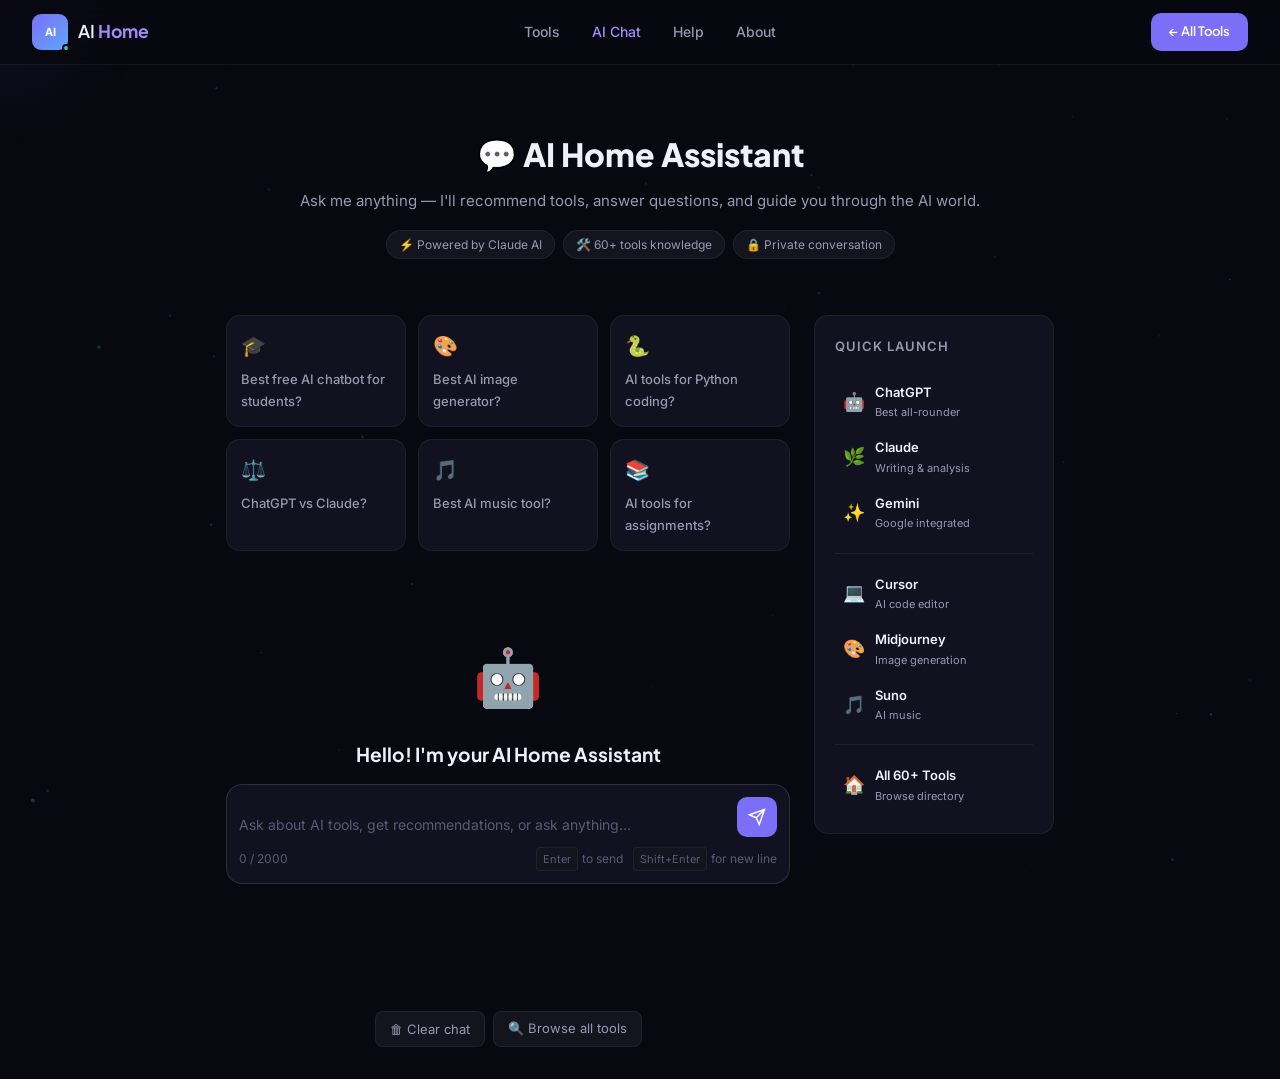
==== pages/chatbot.html @ 257d5537 "Rename chatbot.html to pages/chatbot.html" ====
<!DOCTYPE html>
<html lang="en">
<head>
<meta charset="UTF-8">
<meta name="viewport" content="width=device-width, initial-scale=1.0">
<title>AI Chat – AI Home</title>
<link rel="icon" href="data:image/svg+xml,<svg xmlns='http://www.w3.org/2000/svg' viewBox='0 0 100 100'><text y='.9em' font-size='90'>💬</text></svg>">
<link href="https://fonts.googleapis.com/css2?family=Inter:wght@400;500;600;700&family=Plus+Jakarta+Sans:wght@400;500;600;700;800&display=swap" rel="stylesheet">
<link rel="stylesheet" href="../css/style.css">
<link rel="stylesheet" href="../css/animations.css">
<style>
.chat-page {
  min-height: 100vh;
  padding-top: 64px;
  display: flex;
  flex-direction: column;
}
.chat-container {
  max-width: 860px;
  margin: 0 auto;
  padding: 2rem 1rem;
  flex: 1;
  display: flex;
  flex-direction: column;
  width: 100%;
}
.chat-header {
  text-align: center;
  margin-bottom: 2rem;
  padding: 2rem 0 1.5rem;
}
.chat-header h1 {
  font-family: var(--font-head);
  font-size: 2rem; font-weight: 800;
  color: var(--text);
  margin-bottom: 0.5rem;
}
.chat-header p { color: var(--text2); font-size: 15px; }
.chat-header .chat-badges {
  display: flex; gap: 0.5rem; justify-content: center; margin-top: 1rem; flex-wrap: wrap;
}
.chat-badge-item {
  display: inline-flex; align-items: center; gap: 5px;
  background: var(--bg3);
  border: 1px solid var(--border);
  border-radius: 999px;
  padding: 4px 12px; font-size: 12px; color: var(--text2);
}

/* SUGGESTIONS */
.suggestions-grid {
  display: grid;
  grid-template-columns: repeat(auto-fill, minmax(180px, 1fr));
  gap: 0.75rem;
  margin-bottom: 1.5rem;
}
.suggestion-card {
  background: var(--card);
  border: 1px solid var(--border);
  border-radius: var(--radius);
  padding: 14px;
  cursor: pointer;
  transition: all 0.2s;
  text-align: left;
}
.suggestion-card:hover {
  border-color: rgba(124,111,247,0.4);
  background: var(--card-hover);
  transform: translateY(-2px);
}
.suggestion-card .s-icon { font-size: 20px; margin-bottom: 6px; }
.suggestion-card .s-text { font-size: 13px; color: var(--text2); font-weight: 500; }

/* MESSAGES */
.messages-area {
  flex: 1;
  overflow-y: auto;
  padding: 0.5rem 0;
  display: flex;
  flex-direction: column;
  gap: 1.25rem;
  min-height: 300px;
  max-height: 55vh;
  scrollbar-width: thin;
  scrollbar-color: var(--border2) transparent;
}
.messages-area::-webkit-scrollbar { width: 4px; }
.messages-area::-webkit-scrollbar-track { background: transparent; }
.messages-area::-webkit-scrollbar-thumb { background: var(--border2); border-radius: 4px; }

/* EMPTY STATE */
.empty-state {
  text-align: center;
  padding: 3rem 1rem;
  color: var(--text2);
}
.empty-state .empty-icon { font-size: 3.5rem; margin-bottom: 1rem; display: block; }
.empty-state h3 { font-family: var(--font-head); font-size: 1.2rem; color: var(--text); margin-bottom: 0.5rem; }

/* MESSAGES */
.msg-wrap { display: flex; flex-direction: column; }
.msg-wrap.user { align-items: flex-end; }
.msg-wrap.assistant { align-items: flex-start; }

.msg-row {
  display: flex; align-items: flex-end; gap: 10px;
  max-width: 80%;
}
.msg-wrap.user .msg-row { flex-direction: row-reverse; }

.msg-avatar {
  width: 32px; height: 32px;
  border-radius: 50%;
  display: flex; align-items: center; justify-content: center;
  font-size: 16px; flex-shrink: 0;
}
.msg-avatar.ai-avatar {
  background: linear-gradient(135deg, var(--accent), #60a5fa);
}
.msg-avatar.user-avatar {
  background: var(--bg3); border: 1px solid var(--border2);
}

.msg-bubble {
  border-radius: 18px;
  padding: 12px 16px;
  font-size: 14px;
  line-height: 1.6;
  max-width: 100%;
}
.msg-wrap.user .msg-bubble {
  background: var(--accent);
  color: #fff;
  border-bottom-right-radius: 4px;
}
.msg-wrap.assistant .msg-bubble {
  background: var(--card);
  border: 1px solid var(--border);
  color: var(--text);
  border-bottom-left-radius: 4px;
}
.msg-bubble code {
  background: rgba(0,0,0,0.3);
  padding: 1px 5px;
  border-radius: 4px;
  font-size: 13px;
  font-family: 'Courier New', monospace;
}
.msg-bubble pre {
  background: rgba(0,0,0,0.4);
  border: 1px solid var(--border);
  border-radius: 8px;
  padding: 12px;
  margin-top: 8px;
  overflow-x: auto;
  font-size: 12px;
}
.msg-time { font-size: 11px; color: var(--text3); margin-top: 4px; padding: 0 4px; }

/* THINKING */
.thinking-bubble {
  background: var(--card);
  border: 1px solid var(--border);
  border-radius: 18px;
  border-bottom-left-radius: 4px;
  padding: 14px 18px;
  display: flex; align-items: center; gap: 4px;
}

/* INPUT AREA */
.input-area {
  margin-top: 1.25rem;
  background: var(--card);
  border: 1px solid var(--border2);
  border-radius: 16px;
  padding: 12px;
  display: flex; flex-direction: column; gap: 10px;
  transition: border-color 0.2s;
  position: sticky; bottom: 1rem;
}
.input-area:focus-within { border-color: var(--accent); }

.input-row {
  display: flex; align-items: flex-end; gap: 10px;
}
.chat-textarea {
  flex: 1;
  background: transparent;
  border: none; outline: none;
  color: var(--text);
  font-family: var(--font-body);
  font-size: 14px;
  resize: none;
  max-height: 120px;
  min-height: 24px;
  line-height: 1.5;
  padding: 2px 0;
}
.chat-textarea::placeholder { color: var(--text3); }

.send-btn {
  width: 40px; height: 40px;
  background: var(--accent);
  border: none; border-radius: 10px;
  color: #fff; cursor: pointer;
  display: flex; align-items: center; justify-content: center;
  flex-shrink: 0;
  transition: all 0.2s;
}
.send-btn:hover { background: var(--accent2); transform: scale(1.05); }
.send-btn:disabled { background: var(--bg3); color: var(--text3); cursor: not-allowed; transform: none; }
.send-btn svg { width: 18px; height: 18px; }

.input-footer {
  display: flex; align-items: center; justify-content: space-between;
  font-size: 12px; color: var(--text3);
}
.input-footer .char-count { }
.input-footer .hint { display: flex; align-items: center; gap: 4px; }
.key-hint {
  background: var(--bg3); border: 1px solid var(--border);
  padding: 2px 6px; border-radius: 4px; font-size: 11px;
}

/* TOOL SUGGESTIONS IN CHAT */
.tool-suggestion {
  background: var(--bg3);
  border: 1px solid var(--border);
  border-radius: 8px;
  padding: 10px 14px;
  margin-top: 8px;
  font-size: 13px;
}
.tool-suggestion a {
  color: var(--accent2); font-weight: 500;
}

/* CLEAR BTN */
.chat-actions {
  display: flex; gap: 0.5rem; justify-content: center; margin-top: 1rem;
}
.chat-action-btn {
  background: var(--bg3); border: 1px solid var(--border);
  color: var(--text2); padding: 6px 14px;
  border-radius: 8px; cursor: pointer; font-size: 13px;
  font-family: var(--font-body); transition: all 0.2s;
}
.chat-action-btn:hover { color: var(--text); border-color: var(--border2); }

/* TOOL SHORTCUTS SIDEBAR */
.chat-layout {
  display: grid;
  grid-template-columns: 1fr 240px;
  gap: 1.5rem;
  align-items: start;
}
.chat-main { display: flex; flex-direction: column; }
.tools-sidebar {
  background: var(--card);
  border: 1px solid var(--border);
  border-radius: var(--radius);
  padding: 1.25rem;
  position: sticky; top: 80px;
}
.tools-sidebar h3 {
  font-size: 13px; font-weight: 600; color: var(--text2);
  text-transform: uppercase; letter-spacing: 0.08em;
  margin-bottom: 1rem;
}
.sidebar-tool {
  display: flex; align-items: center; gap: 10px;
  padding: 8px;
  border-radius: 8px;
  cursor: pointer;
  transition: background 0.2s;
  text-decoration: none;
  color: var(--text);
}
.sidebar-tool:hover { background: var(--bg3); }
.sidebar-tool .st-icon { font-size: 18px; }
.sidebar-tool .st-info h4 { font-size: 13px; font-weight: 600; }
.sidebar-tool .st-info p { font-size: 11px; color: var(--text2); }
.sidebar-divider { height: 1px; background: var(--border); margin: 0.75rem 0; }

@media (max-width: 768px) {
  .chat-layout { grid-template-columns: 1fr; }
  .tools-sidebar { display: none; }
  .suggestions-grid { grid-template-columns: 1fr 1fr; }
}
</style>
</head>
<body>

<canvas id="particleCanvas"></canvas>
<div class="cursor-glow" id="cursorGlow"></div>

<nav id="navbar">
  <div class="nav-inner">
    <a href="../index.html" class="nav-logo">
      <div class="logo-icon"><span class="logo-ai">AI</span><span class="logo-dot"></span></div>
      <span class="logo-text">AI <strong>Home</strong></span>
    </a>
    <div class="nav-center">
      <a href="../index.html#tools" class="nav-link">Tools</a>
      <a href="chatbot.html" class="nav-link" style="color:var(--accent2)">AI Chat</a>
      <a href="help.html" class="nav-link">Help</a>
      <a href="about.html" class="nav-link">About</a>
    </div>
    <div class="nav-right">
      <a href="../index.html" class="btn-nav">← All Tools</a>
    </div>
  </div>
</nav>

<div class="chat-page">
  <div class="chat-container">
    <div class="chat-header animate-fade-up delay-1">
      <h1>💬 AI Home Assistant</h1>
      <p>Ask me anything — I'll recommend tools, answer questions, and guide you through the AI world.</p>
      <div class="chat-badges">
        <span class="chat-badge-item">⚡ Powered by Claude AI</span>
        <span class="chat-badge-item">🛠️ 60+ tools knowledge</span>
        <span class="chat-badge-item">🔒 Private conversation</span>
      </div>
    </div>

    <div class="chat-layout animate-fade-up delay-2">
      <div class="chat-main">

        <!-- SUGGESTIONS -->
        <div class="suggestions-grid" id="suggestionsGrid">
          <div class="suggestion-card" data-q="What's the best free AI chatbot for students?">
            <div class="s-icon">🎓</div>
            <div class="s-text">Best free AI chatbot for students?</div>
          </div>
          <div class="suggestion-card" data-q="Which AI tool is best for generating images?">
            <div class="s-icon">🎨</div>
            <div class="s-text">Best AI image generator?</div>
          </div>
          <div class="suggestion-card" data-q="What AI coding tools work with Python?">
            <div class="s-icon">🐍</div>
            <div class="s-text">AI tools for Python coding?</div>
          </div>
          <div class="suggestion-card" data-q="What are the differences between ChatGPT and Claude?">
            <div class="s-icon">⚖️</div>
            <div class="s-text">ChatGPT vs Claude?</div>
          </div>
          <div class="suggestion-card" data-q="Which AI music generator is best for beginners?">
            <div class="s-icon">🎵</div>
            <div class="s-text">Best AI music tool?</div>
          </div>
          <div class="suggestion-card" data-q="What AI tools can help me with my college assignments?">
            <div class="s-icon">📚</div>
            <div class="s-text">AI tools for assignments?</div>
          </div>
        </div>

        <!-- MESSAGES -->
        <div class="messages-area" id="messagesArea">
          <div class="empty-state" id="emptyState">
            <span class="empty-icon">🤖</span>
            <h3>Hello! I'm your AI Home Assistant</h3>
            <p>Click a suggestion above or type your question below to get started.</p>
          </div>
        </div>

        <!-- INPUT -->
        <div class="input-area">
          <div class="input-row">
            <textarea
              class="chat-textarea"
              id="chatInput"
              placeholder="Ask about AI tools, get recommendations, or ask anything…"
              rows="1"
              maxlength="2000"
            ></textarea>
            <button class="send-btn" id="sendBtn">
              <svg viewBox="0 0 24 24" fill="none" stroke="currentColor" stroke-width="2">
                <path d="M22 2L11 13M22 2l-7 20-4-9-9-4 20-7z"/>
              </svg>
            </button>
          </div>
          <div class="input-footer">
            <span class="char-count" id="charCount">0 / 2000</span>
            <span class="hint">
              <span class="key-hint">Enter</span> to send &nbsp;
              <span class="key-hint">Shift+Enter</span> for new line
            </span>
          </div>
        </div>

        <div class="chat-actions">
          <button class="chat-action-btn" id="clearBtn">🗑 Clear chat</button>
          <a href="../index.html#tools" class="chat-action-btn" style="text-decoration:none">🔍 Browse all tools</a>
        </div>
      </div>

      <!-- SIDEBAR -->
      <div class="tools-sidebar">
        <h3>Quick Launch</h3>
        <a class="sidebar-tool" href="https://chatgpt.com" target="_blank">
          <span class="st-icon">🤖</span>
          <div class="st-info"><h4>ChatGPT</h4><p>Best all-rounder</p></div>
        </a>
        <a class="sidebar-tool" href="https://claude.ai" target="_blank">
          <span class="st-icon">🌿</span>
          <div class="st-info"><h4>Claude</h4><p>Writing & analysis</p></div>
        </a>
        <a class="sidebar-tool" href="https://gemini.google.com" target="_blank">
          <span class="st-icon">✨</span>
          <div class="st-info"><h4>Gemini</h4><p>Google integrated</p></div>
        </a>
        <div class="sidebar-divider"></div>
        <a class="sidebar-tool" href="https://cursor.com" target="_blank">
          <span class="st-icon">💻</span>
          <div class="st-info"><h4>Cursor</h4><p>AI code editor</p></div>
        </a>
        <a class="sidebar-tool" href="https://www.midjourney.com" target="_blank">
          <span class="st-icon">🎨</span>
          <div class="st-info"><h4>Midjourney</h4><p>Image generation</p></div>
        </a>
        <a class="sidebar-tool" href="https://suno.com" target="_blank">
          <span class="st-icon">🎵</span>
          <div class="st-info"><h4>Suno</h4><p>AI music</p></div>
        </a>
        <div class="sidebar-divider"></div>
        <a class="sidebar-tool" href="../index.html#tools">
          <span class="st-icon">🏠</span>
          <div class="st-info"><h4>All 60+ Tools</h4><p>Browse directory</p></div>
        </a>
      </div>
    </div>
  </div>
</div>

<script src="../js/particles.js"></script>
<script>
// Cursor + Nav
const cursorGlow = document.getElementById('cursorGlow');
if (cursorGlow) document.addEventListener('mousemove', e => {
  cursorGlow.style.left = e.clientX + 'px';
  cursorGlow.style.top = e.clientY + 'px';
});
const navbar = document.getElementById('navbar');
if (navbar) window.addEventListener('scroll', () => navbar.classList.toggle('scrolled', window.scrollY > 30));

// Chat state
let messages = [];
let isThinking = false;

const messagesArea = document.getElementById('messagesArea');
const emptyState = document.getElementById('emptyState');
const chatInput = document.getElementById('chatInput');
const sendBtn = document.getElementById('sendBtn');
const charCount = document.getElementById('charCount');
const clearBtn = document.getElementById('clearBtn');
const suggestionsGrid = document.getElementById('suggestionsGrid');

// Auto-resize textarea
chatInput.addEventListener('input', () => {
  chatInput.style.height = 'auto';
  chatInput.style.height = Math.min(chatInput.scrollHeight, 120) + 'px';
  charCount.textContent = chatInput.value.length + ' / 2000';
});

// Key handler
chatInput.addEventListener('keydown', e => {
  if (e.key === 'Enter' && !e.shiftKey) {
    e.preventDefault();
    sendMessage();
  }
});

// Suggestions
document.querySelectorAll('.suggestion-card').forEach(card => {
  card.addEventListener('click', () => {
    chatInput.value = card.dataset.q;
    chatInput.dispatchEvent(new Event('input'));
    sendMessage();
  });
});

// Clear
clearBtn.addEventListener('click', () => {
  messages = [];
  messagesArea.innerHTML = '';
  emptyState && messagesArea.appendChild(emptyState);
  emptyState && (emptyState.style.display = '');
  suggestionsGrid.style.display = 'grid';
});

sendBtn.addEventListener('click', sendMessage);

function getTime() {
  return new Date().toLocaleTimeString([], { hour: '2-digit', minute: '2-digit' });
}

function appendMessage(role, content) {
  if (emptyState) emptyState.style.display = 'none';
  suggestionsGrid.style.display = 'none';

  const wrap = document.createElement('div');
  wrap.className = `msg-wrap ${role} chat-bubble-in`;

  const row = document.createElement('div');
  row.className = 'msg-row';

  const avatar = document.createElement('div');
  avatar.className = `msg-avatar ${role === 'assistant' ? 'ai-avatar' : 'user-avatar'}`;
  avatar.textContent = role === 'assistant' ? '🤖' : '👤';

  const bubble = document.createElement('div');
  bubble.className = 'msg-bubble';

  // Format content
  let formatted = content
    .replace(/```(\w+)?\n?([\s\S]*?)```/g, '<pre><code>$2</code></pre>')
    .replace(/`([^`]+)`/g, '<code>$1</code>')
    .replace(/\*\*(.*?)\*\*/g, '<strong>$1</strong>')
    .replace(/\*(.*?)\*/g, '<em>$1</em>')
    .replace(/\n/g, '<br>');
  bubble.innerHTML = formatted;

  const time = document.createElement('div');
  time.className = 'msg-time';
  time.textContent = getTime();

  row.appendChild(avatar);
  row.appendChild(bubble);
  wrap.appendChild(row);
  wrap.appendChild(time);
  messagesArea.appendChild(wrap);
  messagesArea.scrollTop = messagesArea.scrollHeight;
  return bubble;
}

function showThinking() {
  const wrap = document.createElement('div');
  wrap.className = 'msg-wrap assistant chat-bubble-in';
  wrap.id = 'thinkingWrap';
  wrap.innerHTML = `
    <div class="msg-row">
      <div class="msg-avatar ai-avatar">🤖</div>
      <div class="thinking-bubble">
        <div class="thinking-dots">
          <span></span><span></span><span></span>
        </div>
      </div>
    </div>`;
  messagesArea.appendChild(wrap);
  messagesArea.scrollTop = messagesArea.scrollHeight;
}
function removeThinking() {
  const el = document.getElementById('thinkingWrap');
  if (el) el.remove();
}

async function sendMessage() {
  const text = chatInput.value.trim();
  if (!text || isThinking) return;

  appendMessage('user', text);
  messages.push({ role: 'user', content: text });
  chatInput.value = '';
  chatInput.style.height = 'auto';
  charCount.textContent = '0 / 2000';
  isThinking = true;
  sendBtn.disabled = true;

  showThinking();

  const SYSTEM = `You are the AI Home Assistant — a friendly, knowledgeable guide for AI Home, a directory of 60+ AI tools.

You know about these categories and tools:
- Chatbots: ChatGPT, Claude, Gemini, Perplexity, Grok, DeepSeek, Meta AI, Microsoft Copilot, Poe, HuggingChat
- Coding: GitHub Copilot, Cursor, Windsurf, Codeium, Bolt.new, v0, Replit AI, Tabnine
- Image: Midjourney, DALL·E 3, Stable Diffusion, Adobe Firefly, Ideogram AI, Canva AI, Leonardo AI
- Video: Runway, Pika, Synthesia, Sora, HeyGen, InVideo, D-ID
- Audio: Suno, ElevenLabs, Udio, Descript, Mubert, Otter.ai
- Productivity: Notion AI, Grammarly, Gamma, Copy.ai, Jasper, Zapier AI
- Research: Elicit, Consensus, Khanmigo, Wolfram Alpha, Scite AI, ChatPDF
- Business: Salesforce Einstein, HubSpot AI, Drift, Surfer AI

Be helpful, concise, and enthusiastic. Recommend tools when asked. For student questions, focus on free/freemium tools. Format responses clearly with **bold** for tool names. Always be encouraging.

This site was built by Meghana Mandla — portfolio: https://meghanamandla.github.io/my-personnal-portfolio/ | LinkedIn: https://www.linkedin.com/in/meghana-mandla/ | Email: meghanamandla05@gmail.com`;

  try {
    const response = await fetch('https://api.anthropic.com/v1/messages', {
      method: 'POST',
      headers: { 'Content-Type': 'application/json' },
      body: JSON.stringify({
        model: 'claude-sonnet-4-6',
        max_tokens: 1000,
        system: SYSTEM,
        messages: messages
      })
    });
    const data = await response.json();
    removeThinking();
    const reply = data.content?.[0]?.text || 'Sorry, I had trouble responding. Please try again!';
    appendMessage('assistant', reply);
    messages.push({ role: 'assistant', content: reply });
  } catch (err) {
    removeThinking();
    appendMessage('assistant', '⚠️ Connection error. Please check your internet and try again. In the meantime, browse our [tool directory](../index.html) directly!');
  }

  isThinking = false;
  sendBtn.disabled = false;
  chatInput.focus();
}
</script>
</body>
</html>
---- css/style.css ----
/* ===== RESET & BASE ===== */
*, *::before, *::after { box-sizing: border-box; margin: 0; padding: 0; }

:root {
  --bg: #080810;
  --bg2: #0e0e1a;
  --bg3: #14141f;
  --card: #111120;
  --card-hover: #181828;
  --border: rgba(255,255,255,0.06);
  --border2: rgba(255,255,255,0.12);
  --border3: rgba(255,255,255,0.2);
  --text: #f0f0fa;
  --text2: #9898b0;
  --text3: #5a5a78;
  --accent: #7c6ff7;
  --accent2: #a78bfa;
  --accent3: #c4b5fd;
  --accent-glow: rgba(124,111,247,0.25);
  --green: #34d399;
  --amber: #fbbf24;
  --red: #f87171;
  --font-head: 'Plus Jakarta Sans', sans-serif;
  --font-body: 'Inter', sans-serif;
  --radius: 14px;
  --radius-sm: 8px;
  --radius-lg: 20px;
  --shadow: 0 4px 24px rgba(0,0,0,0.4);
}

html { scroll-behavior: smooth; }

body {
  background: var(--bg);
  color: var(--text);
  font-family: var(--font-body);
  font-size: 15px;
  line-height: 1.65;
  overflow-x: hidden;
}

a { color: inherit; text-decoration: none; }

/* PARTICLE CANVAS */
#particleCanvas {
  position: fixed;
  inset: 0;
  pointer-events: none;
  z-index: 0;
  opacity: 0.5;
}

/* CURSOR GLOW */
.cursor-glow {
  width: 300px; height: 300px;
  background: radial-gradient(circle, rgba(124,111,247,0.08) 0%, transparent 70%);
  border-radius: 50%;
  position: fixed;
  pointer-events: none;
  z-index: 1;
  transform: translate(-50%, -50%);
  transition: transform 0.05s;
}

/* ===== NAV ===== */
#navbar {
  position: fixed; top: 0; left: 0; right: 0; z-index: 100;
  background: rgba(8,8,16,0.8);
  backdrop-filter: blur(20px) saturate(1.5);
  border-bottom: 1px solid var(--border);
  transition: background 0.3s;
}
#navbar.scrolled { background: rgba(8,8,16,0.95); }

.nav-inner {
  max-width: 1280px;
  margin: 0 auto;
  padding: 0 2rem;
  height: 64px;
  display: flex;
  align-items: center;
  justify-content: space-between;
  gap: 1rem;
}

.nav-logo {
  display: flex; align-items: center; gap: 10px;
  font-family: var(--font-head);
  font-size: 1.1rem;
  color: var(--text);
  text-decoration: none;
  flex-shrink: 0;
}
.logo-icon {
  width: 36px; height: 36px;
  background: linear-gradient(135deg, var(--accent), #60a5fa);
  border-radius: 9px;
  display: flex; align-items: center; justify-content: center;
  font-size: 11px;
  font-weight: 800;
  color: #fff;
  font-family: var(--font-head);
  position: relative;
}
.logo-dot {
  position: absolute; bottom: -2px; right: -2px;
  width: 8px; height: 8px;
  background: var(--green);
  border-radius: 50%;
  border: 2px solid var(--bg);
}
.logo-ai { letter-spacing: -0.5px; }
.logo-text { font-weight: 600; }
.logo-text strong { color: var(--accent2); }

.nav-center {
  display: flex; gap: 0.25rem;
  align-items: center;
}
.nav-link {
  color: var(--text2);
  font-size: 14px;
  padding: 6px 14px;
  border-radius: 8px;
  transition: all 0.2s;
  font-weight: 500;
}
.nav-link:hover { color: var(--text); background: var(--bg3); }

.nav-right { display: flex; align-items: center; gap: 0.75rem; }

.search-toggle {
  background: none; border: none; cursor: pointer;
  color: var(--text2); padding: 8px; border-radius: 8px;
  transition: all 0.2s;
}
.search-toggle:hover { color: var(--text); background: var(--bg3); }

.btn-nav {
  background: var(--accent);
  color: #fff;
  padding: 8px 18px;
  border-radius: 10px;
  font-size: 13px;
  font-weight: 600;
  transition: all 0.2s;
  font-family: var(--font-head);
  white-space: nowrap;
}
.btn-nav:hover { background: var(--accent2); transform: translateY(-1px); }

.hamburger {
  display: none;
  background: none; border: none; cursor: pointer;
  flex-direction: column; gap: 4px; padding: 8px;
}
.hamburger span {
  display: block; width: 20px; height: 2px;
  background: var(--text); border-radius: 2px;
  transition: all 0.3s;
}

.mobile-menu {
  display: none;
  flex-direction: column;
  padding: 1rem 2rem;
  border-top: 1px solid var(--border);
  gap: 0.5rem;
}
.mobile-menu a {
  color: var(--text2); padding: 10px 0; font-size: 15px;
  border-bottom: 1px solid var(--border);
  transition: color 0.2s;
}
.mobile-menu a:hover { color: var(--text); }
.mobile-menu.open { display: flex; }

/* SEARCH OVERLAY */
.search-overlay {
  position: fixed; inset: 0; z-index: 200;
  background: rgba(8,8,16,0.95);
  backdrop-filter: blur(20px);
  display: none;
  flex-direction: column;
  align-items: center;
  padding-top: 15vh;
  gap: 1.5rem;
}
.search-overlay.open { display: flex; }

.search-box {
  display: flex; align-items: center; gap: 1rem;
  width: 100%; max-width: 600px;
  padding: 0 2rem;
}
.search-box input {
  flex: 1;
  background: var(--bg3);
  border: 1px solid var(--border2);
  border-radius: var(--radius);
  padding: 16px 20px;
  color: var(--text);
  font-size: 18px;
  font-family: var(--font-body);
  outline: none;
  transition: border-color 0.2s;
}
.search-box input:focus { border-color: var(--accent); }
.search-box input::placeholder { color: var(--text3); }
.search-close {
  background: var(--bg3); border: 1px solid var(--border2);
  color: var(--text2); width: 44px; height: 44px;
  border-radius: 10px; cursor: pointer; font-size: 16px;
  transition: all 0.2s;
}
.search-close:hover { color: var(--text); background: var(--bg2); }

.search-results {
  width: 100%; max-width: 600px; padding: 0 2rem;
  max-height: 50vh; overflow-y: auto;
  display: flex; flex-direction: column; gap: 8px;
}
.search-result-item {
  background: var(--card);
  border: 1px solid var(--border);
  border-radius: var(--radius-sm);
  padding: 12px 16px;
  display: flex; align-items: center; gap: 12px;
  cursor: pointer; transition: all 0.2s;
  color: var(--text);
  text-decoration: none;
}
.search-result-item:hover { border-color: var(--accent); background: var(--card-hover); }
.search-result-item .result-icon { font-size: 22px; }
.search-result-item .result-info h4 { font-size: 14px; font-weight: 600; }
.search-result-item .result-info p { font-size: 12px; color: var(--text2); }

/* ===== HERO ===== */
.hero {
  min-height: 100vh;
  display: flex; flex-direction: column;
  align-items: center; justify-content: center;
  text-align: center;
  padding: 8rem 2rem 4rem;
  position: relative;
  overflow: hidden;
}
.hero-bg-grid {
  position: absolute; inset: 0;
  background-image:
    linear-gradient(rgba(124,111,247,0.04) 1px, transparent 1px),
    linear-gradient(90deg, rgba(124,111,247,0.04) 1px, transparent 1px);
  background-size: 60px 60px;
  pointer-events: none;
}
.hero-orb {
  position: absolute; border-radius: 50%;
  filter: blur(80px); pointer-events: none;
}
.hero-orb-1 { width: 500px; height: 500px; background: rgba(124,111,247,0.12); top: -100px; left: -100px; }
.hero-orb-2 { width: 400px; height: 400px; background: rgba(96,165,250,0.08); bottom: -50px; right: -50px; }
.hero-orb-3 { width: 300px; height: 300px; background: rgba(167,139,250,0.08); top: 40%; left: 60%; }

.hero-content { position: relative; z-index: 2; max-width: 800px; }

.hero-badge {
  display: inline-flex; align-items: center; gap: 8px;
  background: rgba(124,111,247,0.1);
  border: 1px solid rgba(124,111,247,0.25);
  border-radius: 999px;
  padding: 6px 18px;
  font-size: 13px;
  color: var(--accent3);
  margin-bottom: 2rem;
  font-weight: 500;
}
.badge-dot {
  width: 6px; height: 6px; border-radius: 50%;
  background: var(--green);
  box-shadow: 0 0 6px var(--green);
  animation: pulse-dot 2s infinite;
}
@keyframes pulse-dot {
  0%, 100% { opacity: 1; transform: scale(1); }
  50% { opacity: 0.5; transform: scale(0.8); }
}

.hero-title {
  font-family: var(--font-head);
  font-size: clamp(2.5rem, 6vw, 4.5rem);
  font-weight: 800;
  line-height: 1.1;
  margin-bottom: 1.5rem;
  color: var(--text);
  letter-spacing: -0.02em;
}
.gradient-text {
  background: linear-gradient(135deg, var(--accent2), #60a5fa, var(--accent3));
  -webkit-background-clip: text;
  -webkit-text-fill-color: transparent;
  background-clip: text;
}

.hero-sub {
  font-size: 1.15rem;
  color: var(--text2);
  max-width: 560px;
  margin: 0 auto 2.5rem;
  line-height: 1.7;
}

.hero-actions {
  display: flex; gap: 1rem; justify-content: center;
  flex-wrap: wrap;
  margin-bottom: 3rem;
}

.btn-primary {
  display: inline-flex; align-items: center; gap: 8px;
  background: var(--accent);
  color: #fff;
  padding: 14px 28px;
  border-radius: var(--radius);
  font-size: 15px;
  font-weight: 600;
  font-family: var(--font-head);
  transition: all 0.3s;
  border: none; cursor: pointer;
  box-shadow: 0 0 30px rgba(124,111,247,0.3);
}
.btn-primary:hover {
  background: var(--accent2);
  transform: translateY(-2px);
  box-shadow: 0 0 40px rgba(167,139,250,0.4);
}
.btn-primary.btn-large { padding: 16px 36px; font-size: 16px; }

.btn-ghost {
  display: inline-flex; align-items: center; gap: 8px;
  background: transparent;
  color: var(--text);
  padding: 14px 28px;
  border-radius: var(--radius);
  font-size: 15px;
  font-weight: 600;
  font-family: var(--font-head);
  border: 1px solid var(--border2);
  transition: all 0.3s;
}
.btn-ghost:hover { border-color: var(--accent); color: var(--accent2); background: rgba(124,111,247,0.05); transform: translateY(-2px); }

.hero-stats {
  display: flex; align-items: center; gap: 0; justify-content: center;
  background: var(--bg3);
  border: 1px solid var(--border);
  border-radius: var(--radius);
  padding: 0;
  overflow: hidden;
  display: inline-flex;
}
.stat-pill {
  display: flex; align-items: center; gap: 6px;
  padding: 14px 24px;
  font-size: 14px; color: var(--text2);
}
.stat-pill .stat-num {
  font-family: var(--font-head);
  font-size: 1.3rem;
  font-weight: 700;
  color: var(--text);
}
.stat-divider { width: 1px; height: 40px; background: var(--border); }

.hero-scroll-hint {
  position: absolute; bottom: 2.5rem; left: 50%;
  transform: translateX(-50%);
  display: flex; flex-direction: column; align-items: center; gap: 8px;
  color: var(--text3); font-size: 12px;
  animation: float-scroll 3s ease-in-out infinite;
  z-index: 2;
}
.scroll-mouse {
  width: 22px; height: 34px;
  border: 2px solid var(--border3);
  border-radius: 12px;
  display: flex; justify-content: center; padding-top: 6px;
}
.scroll-wheel {
  width: 3px; height: 6px;
  background: var(--text3);
  border-radius: 2px;
  animation: scroll-wheel 2s ease-in-out infinite;
}
@keyframes scroll-wheel {
  0%, 100% { transform: translateY(0); opacity: 1; }
  50% { transform: translateY(6px); opacity: 0.3; }
}
@keyframes float-scroll {
  0%, 100% { transform: translateX(-50%) translateY(0); }
  50% { transform: translateX(-50%) translateY(-6px); }
}

/* ===== TOOLS SECTION ===== */
.tools-section {
  position: relative; z-index: 2;
  padding: 5rem 0 3rem;
}

.container {
  max-width: 1280px;
  margin: 0 auto;
  padding: 0 2rem;
}

.section-label {
  font-size: 12px;
  font-weight: 600;
  letter-spacing: 0.1em;
  text-transform: uppercase;
  color: var(--accent2);
  margin-bottom: 0.5rem;
}

.section-heading {
  font-family: var(--font-head);
  font-size: clamp(1.8rem, 4vw, 2.8rem);
  font-weight: 700;
  color: var(--text);
  margin-bottom: 2.5rem;
  letter-spacing: -0.02em;
}

/* FILTER BAR */
.filter-bar {
  display: flex; gap: 0.5rem; flex-wrap: wrap;
  margin-bottom: 3rem;
  padding-bottom: 1.5rem;
  border-bottom: 1px solid var(--border);
}
.filter-btn {
  background: transparent;
  border: 1px solid var(--border);
  color: var(--text2);
  padding: 8px 16px;
  border-radius: 999px;
  font-size: 13px;
  font-weight: 500;
  font-family: var(--font-body);
  cursor: pointer;
  transition: all 0.2s;
}
.filter-btn:hover { border-color: var(--border2); color: var(--text); }
.filter-btn.active {
  background: var(--accent);
  border-color: var(--accent);
  color: #fff;
  box-shadow: 0 0 20px rgba(124,111,247,0.3);
}

/* TOOL SECTION */
.tool-section { margin-bottom: 4rem; }
.tool-section.hidden { display: none; }

.tool-section-header {
  display: flex; align-items: center; gap: 16px;
  margin-bottom: 1.5rem;
}
.section-icon-wrap {
  width: 48px; height: 48px;
  border-radius: 12px;
  background: color-mix(in srgb, var(--c) 15%, transparent);
  border: 1px solid color-mix(in srgb, var(--c) 30%, transparent);
  display: flex; align-items: center; justify-content: center;
  font-size: 22px;
  flex-shrink: 0;
}
.tool-section-header h3 {
  font-family: var(--font-head);
  font-size: 1.2rem;
  font-weight: 700;
  color: var(--text);
}
.tool-section-header p { font-size: 13px; color: var(--text2); margin-top: 2px; }
.count-badge {
  margin-left: auto;
  background: var(--bg3);
  border: 1px solid var(--border);
  border-radius: 999px;
  padding: 4px 12px;
  font-size: 12px;
  color: var(--text2);
  white-space: nowrap;
}

/* TOOLS GRID */
.tools-grid {
  display: grid;
  grid-template-columns: repeat(auto-fill, minmax(230px, 1fr));
  gap: 1rem;
}

/* TOOL CARD */
.tool-card {
  background: var(--card);
  border: 1px solid var(--border);
  border-radius: var(--radius);
  padding: 1.25rem;
  display: flex; flex-direction: column; gap: 10px;
  text-decoration: none;
  position: relative; overflow: hidden;
  transition: border-color 0.25s, transform 0.25s, background 0.25s, box-shadow 0.25s;
  cursor: pointer;
}
.tool-card:hover {
  border-color: rgba(124,111,247,0.4);
  background: var(--card-hover);
  transform: translateY(-4px);
  box-shadow: 0 12px 40px rgba(0,0,0,0.4), 0 0 0 1px rgba(124,111,247,0.1);
}
.card-shine {
  position: absolute; inset: 0;
  background: linear-gradient(135deg, rgba(255,255,255,0.03) 0%, transparent 60%);
  pointer-events: none;
  border-radius: inherit;
}
.tool-card:hover .card-shine {
  background: linear-gradient(135deg, rgba(124,111,247,0.06) 0%, transparent 60%);
}

.card-top {
  display: flex; align-items: flex-start; justify-content: space-between;
}
.tool-icon {
  width: 44px; height: 44px;
  background: var(--bg3);
  border: 1px solid var(--border);
  border-radius: 10px;
  display: flex; align-items: center; justify-content: center;
  font-size: 22px;
  flex-shrink: 0;
  transition: border-color 0.2s;
}
.tool-card:hover .tool-icon { border-color: var(--border2); }

.badge {
  font-size: 10px; font-weight: 600;
  padding: 3px 9px;
  border-radius: 999px;
  letter-spacing: 0.04em;
  white-space: nowrap;
}
.badge.free { background: rgba(52,211,153,0.1); color: #6ee7b7; border: 1px solid rgba(52,211,153,0.2); }
.badge.freemium { background: rgba(251,191,36,0.1); color: #fcd34d; border: 1px solid rgba(251,191,36,0.2); }
.badge.paid { background: rgba(248,113,113,0.1); color: #fca5a5; border: 1px solid rgba(248,113,113,0.2); }
.badge.popular { background: rgba(124,111,247,0.15); color: var(--accent3); border: 1px solid rgba(124,111,247,0.3); }

.tool-name {
  font-family: var(--font-head);
  font-size: 15px; font-weight: 700;
  color: var(--text);
}
.tool-desc {
  font-size: 13px; color: var(--text2);
  line-height: 1.55; flex: 1;
}

.card-footer {
  display: flex; align-items: center; justify-content: space-between;
  margin-top: auto;
}
.visit-link {
  font-size: 12px; color: var(--accent2);
  font-weight: 500;
  transition: color 0.2s;
}
.tool-card:hover .visit-link { color: var(--accent3); }
.hot-tag {
  font-size: 10px;
  background: rgba(124,111,247,0.1);
  color: var(--accent2);
  padding: 2px 8px;
  border-radius: 999px;
  border: 1px solid rgba(124,111,247,0.2);
  font-weight: 600;
}

/* HIDDEN */
.hidden { display: none !important; }

/* NO RESULTS */
.no-results {
  text-align: center; padding: 5rem 2rem;
  color: var(--text2);
}
.no-results-icon { font-size: 4rem; margin-bottom: 1rem; }
.no-results h3 { font-family: var(--font-head); font-size: 1.3rem; color: var(--text); margin-bottom: 0.5rem; }
.no-results p { font-size: 14px; }

/* CTA SECTION */
.cta-section {
  padding: 5rem 2rem;
  position: relative; z-index: 2;
}
.cta-inner {
  max-width: 700px;
  margin: 0 auto;
  text-align: center;
  background: linear-gradient(135deg, rgba(124,111,247,0.08) 0%, rgba(96,165,250,0.05) 100%);
  border: 1px solid rgba(124,111,247,0.2);
  border-radius: 24px;
  padding: 4rem 3rem;
  position: relative;
  overflow: hidden;
}
.cta-orb {
  position: absolute; top: -80px; right: -80px;
  width: 250px; height: 250px;
  background: rgba(124,111,247,0.1);
  border-radius: 50%; filter: blur(60px);
  pointer-events: none;
}
.cta-inner h2 {
  font-family: var(--font-head);
  font-size: 2rem; font-weight: 700;
  color: var(--text); margin-bottom: 1rem;
}
.cta-inner p { color: var(--text2); font-size: 1rem; margin-bottom: 2rem; }

/* FLOAT CHAT BTN */
.float-chat-btn {
  position: fixed; bottom: 2rem; right: 2rem;
  width: 58px; height: 58px;
  background: var(--accent);
  border-radius: 50%;
  display: flex; align-items: center; justify-content: center;
  z-index: 90;
  box-shadow: 0 4px 20px rgba(124,111,247,0.4);
  transition: all 0.3s;
  text-decoration: none;
}
.float-chat-btn:hover { transform: scale(1.1); box-shadow: 0 8px 30px rgba(124,111,247,0.5); }
.float-chat-icon { font-size: 24px; }
.float-chat-pulse {
  position: absolute; top: -4px; right: -4px;
  width: 14px; height: 14px;
  background: var(--green);
  border-radius: 50%;
  border: 2px solid var(--bg);
  animation: pulse-dot 2s infinite;
}

/* FOOTER */
footer {
  position: relative; z-index: 2;
  border-top: 1px solid var(--border);
  margin-top: 2rem;
}
.footer-inner {
  max-width: 1280px; margin: 0 auto;
  padding: 4rem 2rem 2rem;
  display: grid;
  grid-template-columns: 1fr 2fr;
  gap: 4rem;
}
.footer-brand p { font-size: 14px; color: var(--text2); line-height: 1.65; max-width: 280px; margin-top: 0.75rem; }
.footer-social {
  display: flex; gap: 0.75rem; margin-top: 1.25rem;
}
.footer-social a {
  width: 36px; height: 36px;
  background: var(--bg3);
  border: 1px solid var(--border);
  border-radius: 8px;
  display: flex; align-items: center; justify-content: center;
  font-size: 16px;
  transition: all 0.2s;
}
.footer-social a:hover { border-color: var(--accent); background: rgba(124,111,247,0.1); }

.footer-links { display: grid; grid-template-columns: repeat(3, 1fr); gap: 2rem; }
.footer-col h4 {
  font-family: var(--font-head);
  font-size: 13px; font-weight: 600; color: var(--text);
  text-transform: uppercase; letter-spacing: 0.08em;
  margin-bottom: 1rem;
}
.footer-col a {
  display: block;
  color: var(--text2);
  font-size: 14px; padding: 3px 0;
  transition: color 0.2s;
}
.footer-col a:hover { color: var(--accent2); }

.footer-bottom {
  max-width: 1280px; margin: 0 auto;
  padding: 1.5rem 2rem;
  border-top: 1px solid var(--border);
  display: flex; justify-content: space-between; align-items: center;
  flex-wrap: wrap; gap: 0.5rem;
  font-size: 13px; color: var(--text3);
}
.footer-bottom a { color: var(--accent2); }
.footer-bottom a:hover { color: var(--accent3); }

/* ===== RESPONSIVE ===== */
@media (max-width: 900px) {
  .nav-center { display: none; }
  .hamburger { display: flex; }
  .btn-nav { display: none; }
  .footer-inner { grid-template-columns: 1fr; gap: 2rem; }
  .footer-links { grid-template-columns: repeat(2, 1fr); }
}
@media (max-width: 600px) {
  .nav-inner { padding: 0 1rem; }
  .hero { padding: 7rem 1rem 3rem; }
  .hero-title { font-size: 2.2rem; }
  .hero-stats { flex-direction: column; gap: 0; }
  .stat-divider { display: none; }
  .container { padding: 0 1rem; }
  .tools-grid { grid-template-columns: 1fr 1fr; }
  .cta-inner { padding: 2.5rem 1.5rem; }
  .footer-links { grid-template-columns: 1fr; }
  .footer-bottom { flex-direction: column; text-align: center; }
  .search-toggle { display: none; }
}
@media (max-width: 400px) {
  .tools-grid { grid-template-columns: 1fr; }
}
---- css/animations.css ----
/* ===== ANIMATIONS ===== */

/* Fade up on load */
.animate-fade-up {
  opacity: 0;
  transform: translateY(24px);
  animation: fadeUp 0.7s ease forwards;
}
.delay-1 { animation-delay: 0.1s; }
.delay-2 { animation-delay: 0.2s; }
.delay-3 { animation-delay: 0.35s; }
.delay-4 { animation-delay: 0.5s; }
.delay-5 { animation-delay: 0.65s; }

@keyframes fadeUp {
  to { opacity: 1; transform: translateY(0); }
}

/* Scroll-triggered animations */
.animate-on-scroll {
  opacity: 0;
  transform: translateY(30px);
  transition: opacity 0.6s ease, transform 0.6s ease;
}
.animate-on-scroll.visible {
  opacity: 1;
  transform: translateY(0);
}

/* Card stagger */
.tool-card {
  opacity: 0;
  transform: translateY(20px);
  transition: opacity 0.4s ease, transform 0.4s ease, border-color 0.25s, box-shadow 0.25s, background 0.25s;
}
.tool-card.visible {
  opacity: 1;
  transform: translateY(0);
}

/* Typed text cursor */
#typedText::after {
  content: '|';
  animation: blink-cursor 0.8s step-end infinite;
  color: var(--accent2);
}
@keyframes blink-cursor {
  0%, 100% { opacity: 1; }
  50% { opacity: 0; }
}

/* Glow pulse on accent elements */
@keyframes glow-pulse {
  0%, 100% { box-shadow: 0 0 20px rgba(124,111,247,0.3); }
  50% { box-shadow: 0 0 40px rgba(124,111,247,0.6), 0 0 60px rgba(124,111,247,0.2); }
}
.btn-primary { animation: glow-pulse 3s ease-in-out infinite; }
.btn-primary:hover { animation: none; }

/* Filter active state transition */
.filter-btn {
  position: relative;
  overflow: hidden;
}
.filter-btn::after {
  content: '';
  position: absolute; inset: 0;
  background: rgba(255,255,255,0.08);
  transform: scaleX(0);
  transform-origin: left;
  transition: transform 0.3s ease;
  border-radius: inherit;
}
.filter-btn:hover::after { transform: scaleX(1); }

/* Section header slide-in */
.tool-section-header {
  animation: none;
}

/* Shimmer effect on cards */
@keyframes shimmer {
  0% { transform: translateX(-100%) skewX(-15deg); }
  100% { transform: translateX(200%) skewX(-15deg); }
}
.tool-card::before {
  content: '';
  position: absolute;
  top: 0; left: 0;
  width: 50%; height: 100%;
  background: linear-gradient(90deg, transparent, rgba(255,255,255,0.03), transparent);
  transform: translateX(-100%) skewX(-15deg);
  pointer-events: none;
}
.tool-card:hover::before {
  animation: shimmer 0.6s ease;
}

/* Floating animation for orbs */
@keyframes float-orb {
  0%, 100% { transform: translate(0, 0) scale(1); }
  33% { transform: translate(20px, -20px) scale(1.05); }
  66% { transform: translate(-10px, 10px) scale(0.97); }
}
.hero-orb-1 { animation: float-orb 12s ease-in-out infinite; }
.hero-orb-2 { animation: float-orb 15s ease-in-out infinite reverse; }
.hero-orb-3 { animation: float-orb 10s ease-in-out infinite; }

/* Number count up */
.stat-num { display: inline; }

/* Chat page specific */
.chat-bubble-in {
  animation: bubbleIn 0.3s ease;
}
@keyframes bubbleIn {
  from { opacity: 0; transform: translateY(10px) scale(0.97); }
  to { opacity: 1; transform: translateY(0) scale(1); }
}

/* Thinking dots */
.thinking-dots span {
  display: inline-block;
  width: 6px; height: 6px;
  background: var(--accent2);
  border-radius: 50%;
  margin: 0 2px;
  animation: dot-bounce 1.2s ease-in-out infinite;
}
.thinking-dots span:nth-child(2) { animation-delay: 0.2s; }
.thinking-dots span:nth-child(3) { animation-delay: 0.4s; }
@keyframes dot-bounce {
  0%, 80%, 100% { transform: scale(0.6); opacity: 0.4; }
  40% { transform: scale(1); opacity: 1; }
}

/* Page transitions */
.page-enter {
  animation: pageEnter 0.4s ease;
}
@keyframes pageEnter {
  from { opacity: 0; transform: translateY(10px); }
  to { opacity: 1; transform: translateY(0); }
}

/* Spin animation */
@keyframes spin {
  to { transform: rotate(360deg); }
}
.spin { animation: spin 1s linear infinite; }

/* Reduced motion */
@media (prefers-reduced-motion: reduce) {
  *, *::before, *::after {
    animation-duration: 0.01ms !important;
    animation-iteration-count: 1 !important;
    transition-duration: 0.01ms !important;
  }
}
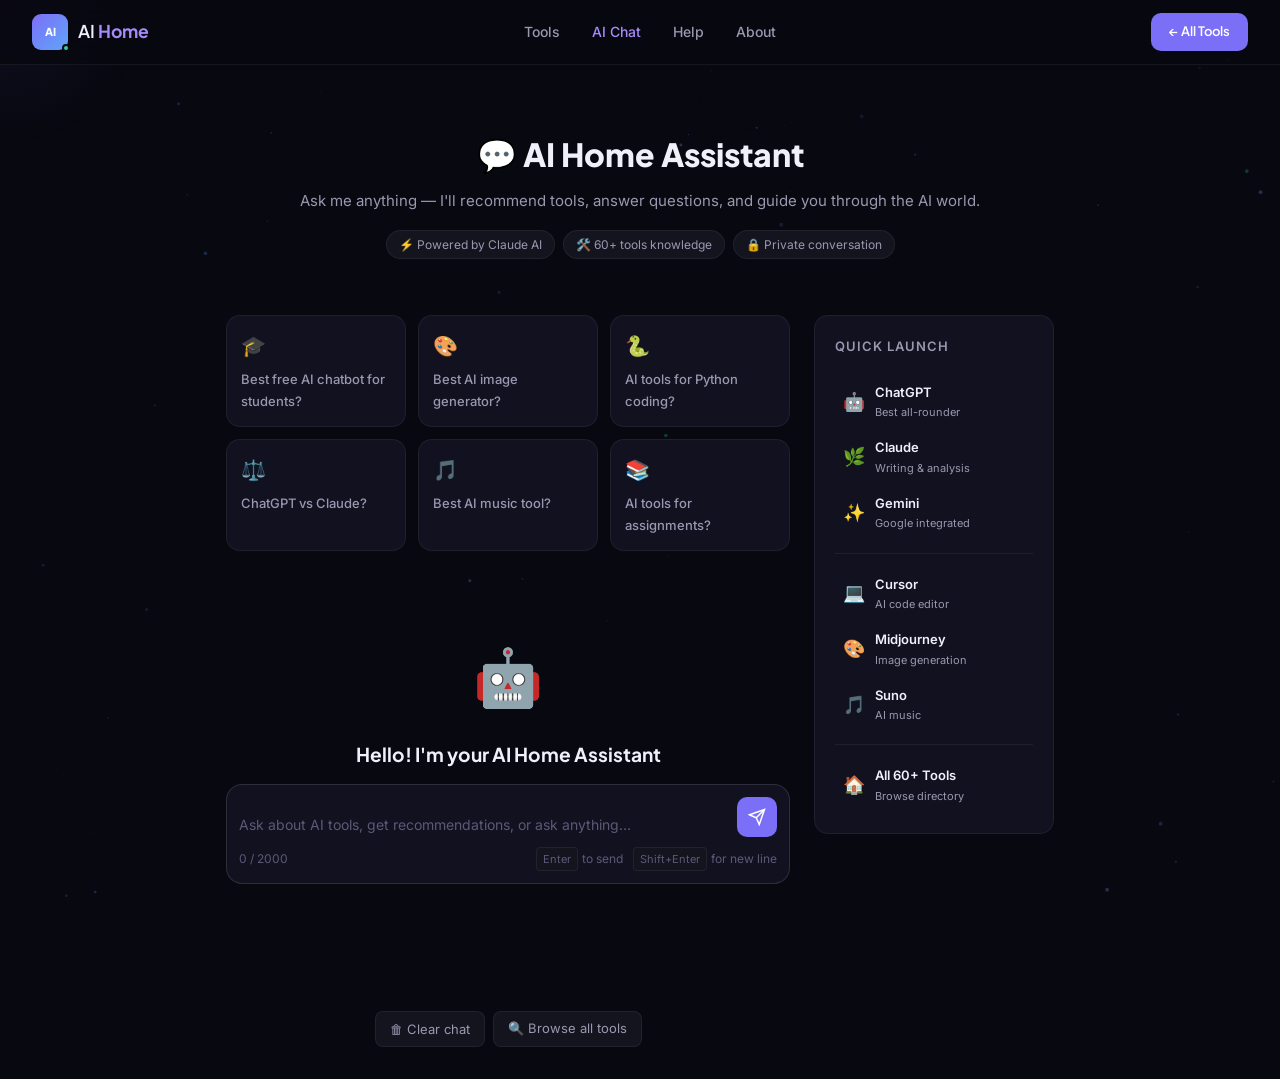
==== commit 6e5365de: "Update API endpoint and response handling in chatbot" ====
--- a/pages/chatbot.html
+++ b/pages/chatbot.html
@@ -585,26 +585,46 @@
 
 This site was built by Meghana Mandla — portfolio: https://meghanamandla.github.io/my-personnal-portfolio/ | LinkedIn: https://www.linkedin.com/in/meghana-mandla/ | Email: meghanamandla05@gmail.com`;
 
-  try {
-    const response = await fetch('https://api.anthropic.com/v1/messages', {
+ try {
+    const response = await fetch('https://openrouter.ai/api/v1/chat/completions', {
       method: 'POST',
-      headers: { 'Content-Type': 'application/json' },
+      headers: {
+       'Authorization': 'Bearer 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',
+        'Content-Type': 'application/json'
+      },
       body: JSON.stringify({
-        model: 'claude-sonnet-4-6',
-        max_tokens: 1000,
-        system: SYSTEM,
-        messages: messages
+        model: 'deepseek/deepseek-chat-v3-0324:free',
+        messages: [
+          {
+            role: 'system',
+            content: SYSTEM
+          },
+          ...messages
+        ]
       })
     });
-    const data = await response.json();
+
+   const data = await response.json();
+
+console.log("Status:", response.status);
+console.log("Response:", data);
+
     removeThinking();
-    const reply = data.content?.[0]?.text || 'Sorry, I had trouble responding. Please try again!';
+
+    const reply =
+      data.choices?.[0]?.message?.content ||
+      'Sorry, I had trouble responding. Please try again!';
+
     appendMessage('assistant', reply);
     messages.push({ role: 'assistant', content: reply });
-  } catch (err) {
+
+} catch (err) {
     removeThinking();
-    appendMessage('assistant', '⚠️ Connection error. Please check your internet and try again. In the meantime, browse our [tool directory](../index.html) directly!');
-  }
+    appendMessage(
+      'assistant',
+      '⚠️ Connection error. Please try again.'
+    );
+}
 
   isThinking = false;
   sendBtn.disabled = false;
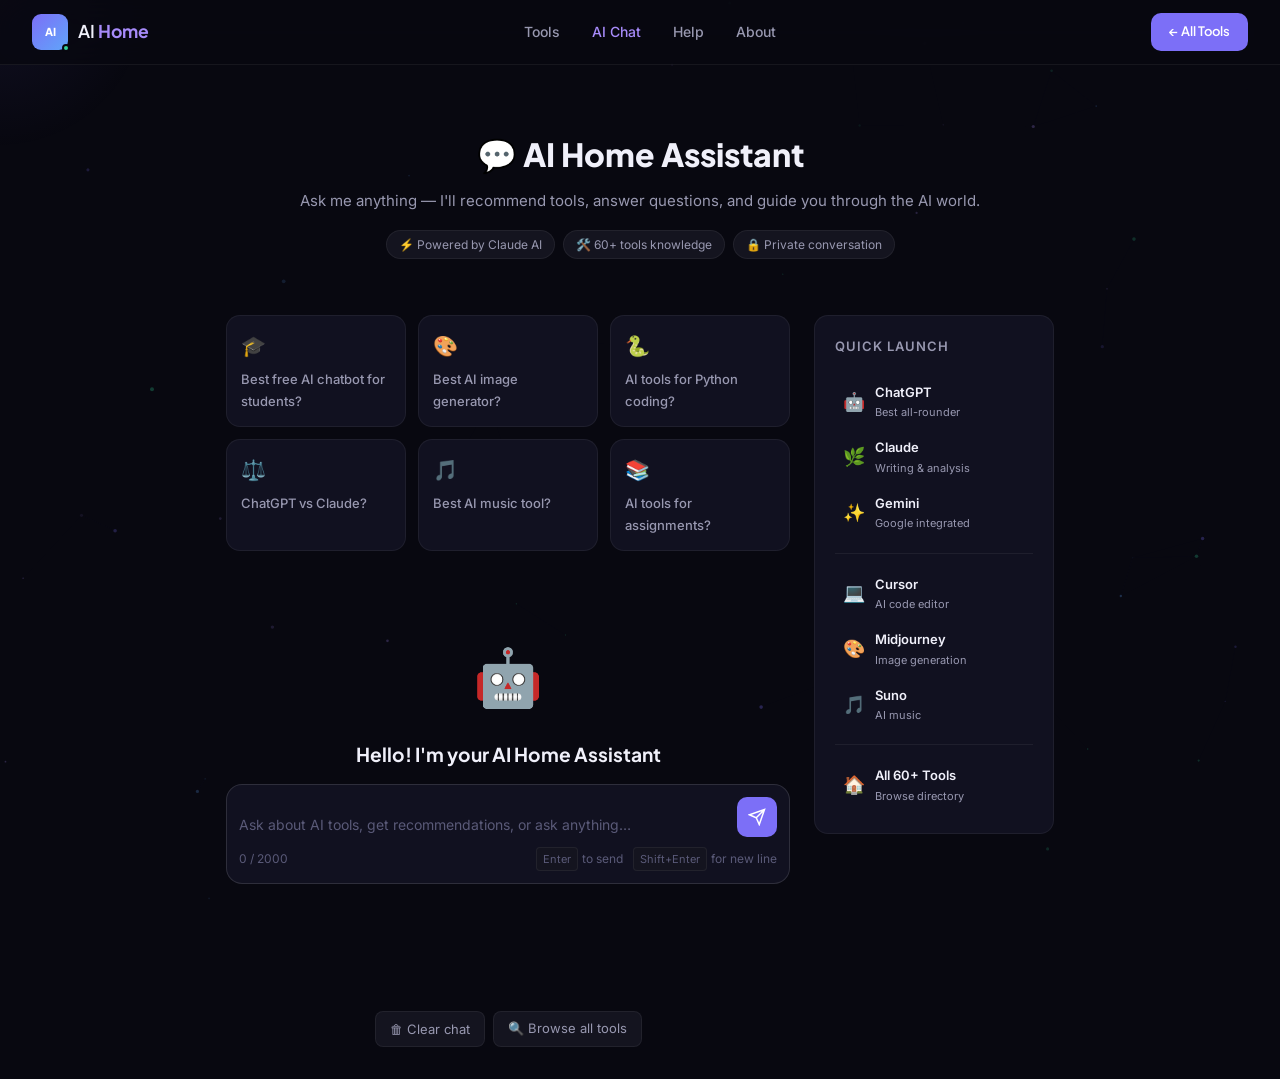
==== commit 6e55a6ac: "Update chatbot.html" ====
--- a/pages/chatbot.html
+++ b/pages/chatbot.html
@@ -613,8 +613,14 @@
 
     const reply =
       data.choices?.[0]?.message?.content ||
-      'Sorry, I had trouble responding. Please try again!';
-
+     `Hey, sorry mate! 👋
+
+This AI chatbot is currently under development.
+
+I'm Meghana Mandla, and I'm working on improving this feature. Please explore the AI tools directory meanwhile.
+
+Thank you for visiting AI Home! 🚀`;
+   
     appendMessage('assistant', reply);
     messages.push({ role: 'assistant', content: reply });
 
@@ -622,7 +628,13 @@
     removeThinking();
     appendMessage(
       'assistant',
-      '⚠️ Connection error. Please try again.'
+      `Hey, sorry mate! 👋
+
+This AI chatbot is currently under development.
+
+I'm Meghana Mandla, and I'm working on improving this feature. Please explore the AI tools directory meanwhile.
+
+Thank you for visiting AI Home! 🚀`
     );
 }
 
